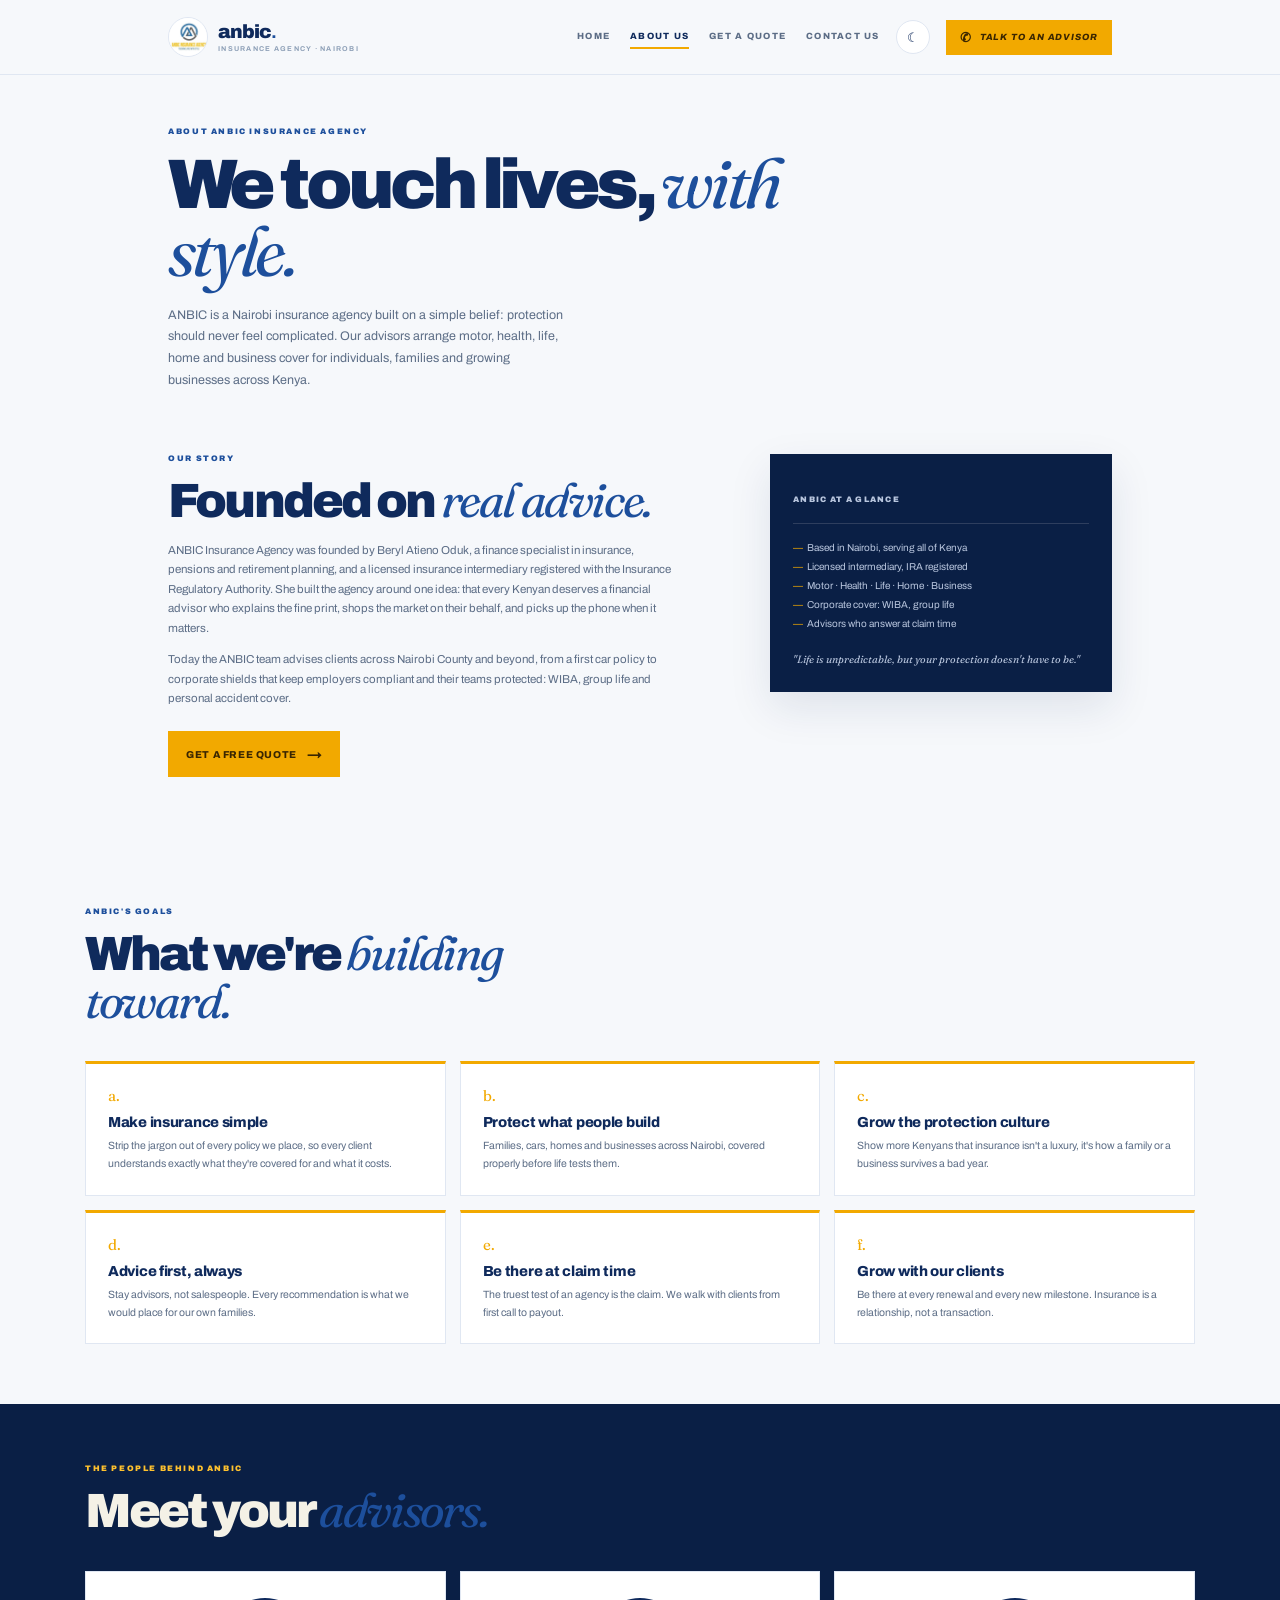
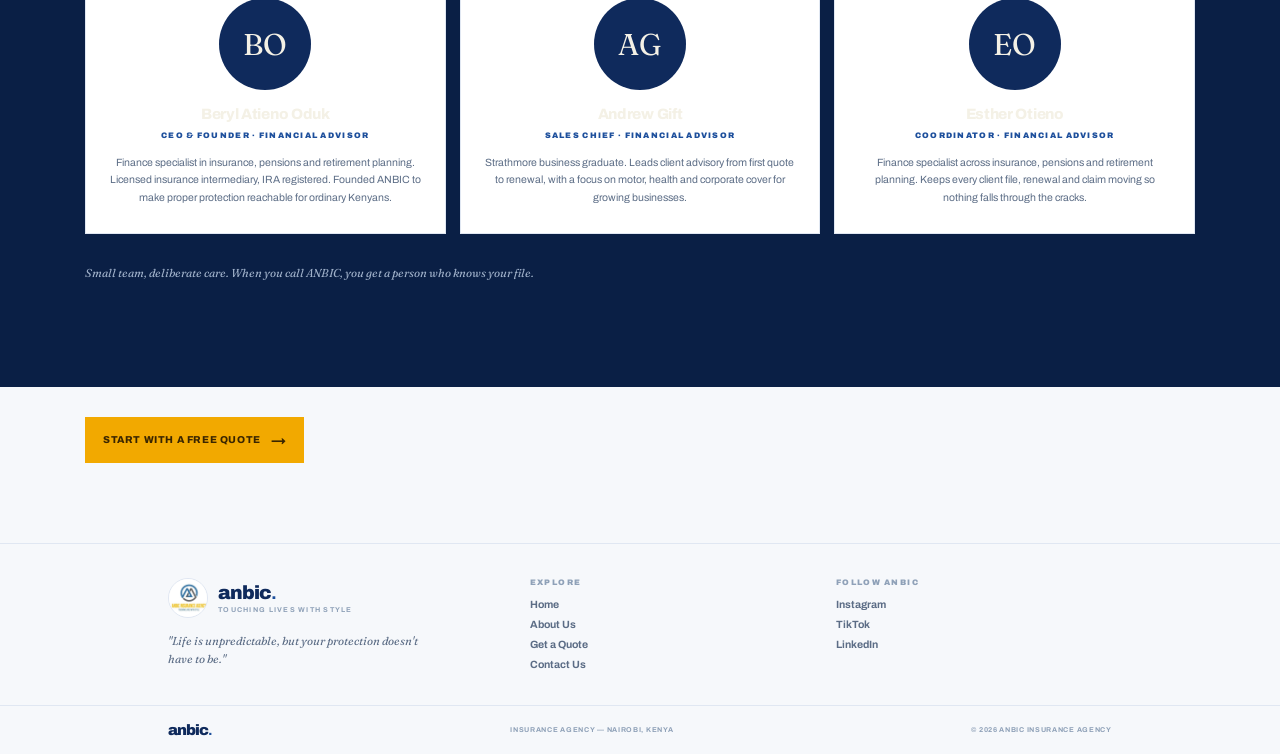
==== about.html @ 308e2026 "ANBIC Insurance Agency 4-page site: home, about, quote, contact" ====
<!DOCTYPE html>
<html lang="en" data-theme="light">
<head>
<meta charset="utf-8">
<meta name="viewport" content="width=device-width, initial-scale=1">
<title>About ANBIC Insurance Agency | Our story, goals and team</title>
<meta name="description" content="ANBIC Insurance Agency, Nairobi. Founded by Beryl Atieno Oduk. Meet our financial advisors and see what we're building toward.">
<link rel="icon" href="assets/favicon.png">
<link rel="preconnect" href="https://fonts.googleapis.com">
<link rel="preconnect" href="https://fonts.gstatic.com" crossorigin>
<link href="https://fonts.googleapis.com/css2?family=Archivo:wght@400;600;700;800;900&family=Fraunces:ital,opsz,wght@0,9..144,500;1,9..144,400&display=swap" rel="stylesheet">
<link rel="stylesheet" href="styles.css">
</head>
<body>
<header class="site-header">
  <div class="header-inner">
    <a class="brand" href="index.html">
      <span class="brand-mark"><img src="assets/logo.png" alt="ANBIC Insurance Agency logo"></span>
      <span class="brand-text">anbic<b>.</b><small>INSURANCE AGENCY · NAIROBI</small></span>
    </a>
    <div class="header-right">
      <nav class="nav">
        <a href="index.html">HOME</a>
        <a href="about.html" class="active">ABOUT US</a>
        <a href="quote.html">GET A QUOTE</a>
        <a href="contact.html">CONTACT US</a>
      </nav>
      <button class="theme-toggle" id="themeToggle" aria-label="Switch theme">☾</button>
      <a class="call-btn" href="contact.html"><span>✆</span> <em>TALK TO AN ADVISOR</em></a>
    </div>
  </div>
</header>

<section class="page-head">
  <p class="eyebrow">ABOUT ANBIC INSURANCE AGENCY</p>
  <h1>We touch lives, <em>with style.</em></h1>
  <p class="page-intro">ANBIC is a Nairobi insurance agency built on a simple belief: protection should never feel complicated. Our advisors arrange motor, health, life, home and business cover for individuals, families and growing businesses across Kenya.</p>
</section>

<div class="page-body">
  <section class="cta-grid">
    <div>
      <p class="section-eyebrow">OUR STORY</p>
      <h2 class="section-title">Founded on <em>real advice.</em></h2>
      <p class="panel-body" style="max-width:520px;margin-top:16px">ANBIC Insurance Agency was founded by Beryl Atieno Oduk, a finance specialist in insurance, pensions and retirement planning, and a licensed insurance intermediary registered with the Insurance Regulatory Authority. She built the agency around one idea: that every Kenyan deserves a financial advisor who explains the fine print, shops the market on their behalf, and picks up the phone when it matters.</p>
      <p class="panel-body" style="max-width:520px;margin-top:12px">Today the ANBIC team advises clients across Nairobi County and beyond, from a first car policy to corporate shields that keep employers compliant and their teams protected: WIBA, group life and personal accident cover.</p>
      <p style="margin-top:22px"><a class="btn btn-yellow" href="quote.html">GET A FREE QUOTE <span>→</span></a></p>
    </div>
    <aside class="side">
      <p class="lbl">ANBIC AT A GLANCE</p>
      <div class="side-block">
        <ul>
          <li>Based in Nairobi, serving all of Kenya</li>
          <li>Licensed intermediary, IRA registered</li>
          <li>Motor · Health · Life · Home · Business</li>
          <li>Corporate cover: WIBA, group life</li>
          <li>Advisors who answer at claim time</li>
        </ul>
      </div>
      <p class="ticket-note" style="margin-top:18px">"Life is unpredictable, but your protection doesn't have to be."</p>
    </aside>
  </section>
</div>

<section class="section">
  <div class="section-inner">
    <p class="section-eyebrow">ANBIC'S GOALS</p>
    <h2 class="section-title">What we're <em>building toward.</em></h2>
    <div class="goals-grid">
      <div class="goal"><span class="num">a.</span><h3>Make insurance simple</h3><p>Strip the jargon out of every policy we place, so every client understands exactly what they're covered for and what it costs.</p></div>
      <div class="goal"><span class="num">b.</span><h3>Protect what people build</h3><p>Families, cars, homes and businesses across Nairobi, covered properly before life tests them.</p></div>
      <div class="goal"><span class="num">c.</span><h3>Grow the protection culture</h3><p>Show more Kenyans that insurance isn't a luxury, it's how a family or a business survives a bad year.</p></div>
      <div class="goal"><span class="num">d.</span><h3>Advice first, always</h3><p>Stay advisors, not salespeople. Every recommendation is what we would place for our own families.</p></div>
      <div class="goal"><span class="num">e.</span><h3>Be there at claim time</h3><p>The truest test of an agency is the claim. We walk with clients from first call to payout.</p></div>
      <div class="goal"><span class="num">f.</span><h3>Grow with our clients</h3><p>Be there at every renewal and every new milestone. Insurance is a relationship, not a transaction.</p></div>
    </div>
  </div>
</section>

<section class="proof">
  <div class="section">
    <div class="section-inner">
      <p class="section-eyebrow">THE PEOPLE BEHIND ANBIC</p>
      <h2 class="section-title">Meet your <em>advisors.</em></h2>
      <div class="team-grid">
        <div class="person">
          <div class="avatar">BO</div>
          <h3>Beryl Atieno Oduk</h3>
          <p class="role">CEO &amp; FOUNDER · FINANCIAL ADVISOR</p>
          <p>Finance specialist in insurance, pensions and retirement planning. Licensed insurance intermediary, IRA registered. Founded ANBIC to make proper protection reachable for ordinary Kenyans.</p>
        </div>
        <div class="person">
          <div class="avatar">AG</div>
          <h3>Andrew Gift</h3>
          <p class="role">SALES CHIEF · FINANCIAL ADVISOR</p>
          <p>Strathmore business graduate. Leads client advisory from first quote to renewal, with a focus on motor, health and corporate cover for growing businesses.</p>
        </div>
        <div class="person">
          <div class="avatar">EO</div>
          <h3>Esther Otieno</h3>
          <p class="role">COORDINATOR · FINANCIAL ADVISOR</p>
          <p>Finance specialist across insurance, pensions and retirement planning. Keeps every client file, renewal and claim moving so nothing falls through the cracks.</p>
        </div>
      </div>
      <p class="proof-foot" style="margin-top:30px">Small team, deliberate care. When you call ANBIC, you get a person who knows your file.</p>
    </div>
  </div>
  <div style="height:44px"></div>
</section>

<section class="section" style="padding-top:20px">
  <div class="section-inner">
    <p style="margin-top:10px"><a class="btn btn-yellow" href="quote.html">START WITH A FREE QUOTE <span>→</span></a></p>
  </div>
</section>

<footer class="site-footer">
  <div class="footer-inner">
    <div>
      <div class="footer-brand">
        <span class="brand-mark"><img src="assets/logo.png" alt="ANBIC logo"></span>
        <span class="brand-text">anbic<b>.</b><small>TOUCHING LIVES WITH STYLE</small></span>
      </div>
      <p class="footer-tag">"Life is unpredictable, but your protection doesn't have to be."</p>
    </div>
    <div class="footer-col">
      <h4>EXPLORE</h4>
      <a href="index.html">Home</a>
      <a href="about.html">About Us</a>
      <a href="quote.html">Get a Quote</a>
      <a href="contact.html">Contact Us</a>
    </div>
    <div class="footer-col">
      <h4>FOLLOW ANBIC</h4>
      <a href="https://www.instagram.com/anbicinsuranceagency/" target="_blank" rel="noopener">Instagram</a>
      <a href="https://www.tiktok.com/@www.anbicinsurenceagency" target="_blank" rel="noopener">TikTok</a>
      <a href="https://ke.linkedin.com/in/anbic-insurance-agency-831570403" target="_blank" rel="noopener">LinkedIn</a>
    </div>
  </div>
  <div class="footer-base">
    <div class="footer-base-inner">
      <a class="fbrand" href="index.html">anbic<b>.</b></a>
      <span>INSURANCE AGENCY — NAIROBI, KENYA</span>
      <span>© 2026 ANBIC INSURANCE AGENCY</span>
    </div>
  </div>
</footer>

<script>
(function(){
  var t = localStorage.getItem('anbic-theme') || 'light';
  document.documentElement.setAttribute('data-theme', t);
  document.getElementById('themeToggle').addEventListener('click', function(){
    var cur = document.documentElement.getAttribute('data-theme') === 'dark' ? 'light' : 'dark';
    document.documentElement.setAttribute('data-theme', cur);
    localStorage.setItem('anbic-theme', cur);
  });
})();
</script>
</body>
</html>
---- styles.css ----
/* ANBIC Insurance Agency — shared styles, light + dark themes */
:root{
  --bg:#f6f8fb; --panel:#ffffff; --soft:#eef3fa;
  --ink:#0f2a5c; --ink-strong:#0a1f45; --muted:#5c6d86; --faint:#8fa1b8;
  --line:#e0e7f2; --line2:#edf1f7;
  --blue:#1d4f9c; --blue-deep:#0f2a5c; --navy:#0a1f45;
  --yellow:#f2a900; --yellow-bright:#ffc22e; --yellow-ink:#3a2600;
  --cream:#f4f1e6;
  --sans:'Archivo',Arial,Helvetica,sans-serif; --serif:'Fraunces',Georgia,serif;
  --shadow:0 16px 40px rgba(15,42,92,.10);
}
[data-theme="dark"]{
  --bg:#0a1730; --panel:#10254a; --soft:#0d1f3f;
  --ink:#f4f1e6; --ink-strong:#ffffff; --muted:#9fb0c9; --faint:#6d80a0;
  --line:#1d355f; --line2:#16294f;
  --blue:#7aa5f0; --blue-deep:#dbe7fb; --navy:#f4f1e6;
  --shadow:0 16px 40px rgba(0,0,0,.35);
}
*{margin:0;padding:0;box-sizing:border-box}
html{scroll-behavior:smooth}
body{background:var(--bg);color:var(--ink);font-family:var(--sans);-webkit-font-smoothing:antialiased;overflow-x:hidden;transition:background .25s,color .25s}
img{display:block;max-width:100%}
a{color:inherit}
.wrap{max-width:1110px;margin:0 auto;padding:0 6.5%}

/* ---------- header ---------- */
.site-header{position:sticky;top:0;z-index:50;background:var(--bg);border-bottom:1px solid var(--line);transition:background .25s}
.header-inner{max-width:1110px;margin:0 auto;padding:0 6.5%;height:74px;display:flex;justify-content:space-between;align-items:center;gap:14px}
.brand{display:flex;align-items:center;gap:10px;text-decoration:none}
.brand-mark{width:40px;height:40px;border-radius:50%;overflow:hidden;border:1px solid var(--line);flex:none}
.brand-mark img{width:100%;height:100%;object-fit:cover;background:#fff}
.brand-text{font-size:19px;font-weight:900;letter-spacing:-1px;line-height:1}
.brand-text b{color:var(--blue)}
.brand-text small{display:block;color:var(--faint);letter-spacing:.18em;font-size:7px;font-weight:700;margin-top:4px}
.header-right{display:flex;align-items:center;gap:16px}
.nav{display:flex;gap:20px}
.nav a{font-size:9px;font-weight:800;letter-spacing:.14em;text-decoration:none;color:var(--muted);padding:6px 0;border-bottom:2px solid transparent;transition:color .2s,border-color .2s}
.nav a:hover{color:var(--ink)}
.nav a.active{color:var(--ink);border-bottom-color:var(--yellow)}
.theme-toggle{width:34px;height:34px;border-radius:50%;border:1px solid var(--line);background:var(--panel);color:var(--ink);cursor:pointer;display:grid;place-items:center;font-size:13px;transition:background .25s}
.theme-toggle:hover{border-color:var(--muted)}
.call-btn{display:inline-flex;align-items:center;gap:8px;background:var(--yellow);color:var(--yellow-ink);text-decoration:none;font-size:9px;font-weight:800;letter-spacing:.1em;padding:10px 14px;transition:filter .2s}
.call-btn:hover{filter:brightness(1.08)}
.call-btn span{font-size:13px}
@media(max-width:760px){
  .header-inner{height:auto;flex-wrap:wrap;padding-top:12px;padding-bottom:0;row-gap:10px}
  .nav{width:100%;justify-content:space-between;gap:6px;padding-bottom:10px}
  .call-btn em{display:none}
}

/* ---------- hero (home) ---------- */
.hero{max-width:1110px;margin:0 auto;padding:44px 6.5% 64px;display:grid;grid-template-columns:minmax(0,1.2fr) minmax(300px,.8fr);gap:clamp(30px,7vw,100px);min-height:calc(100vh - 110px);align-content:center}
.eyebrow{color:var(--blue);letter-spacing:.2em;font-size:8px;font-weight:900;margin-bottom:15px}
.hero h1,.page-head h1{font-size:clamp(44px,5.6vw,70px);font-weight:900;line-height:.94;letter-spacing:-.07em}
.hero h1 em,.page-head h1 em,.section-title em{color:var(--blue);font-family:var(--serif);font-weight:400;letter-spacing:-.05em}
[data-theme="dark"] .hero h1 em,[data-theme="dark"] .page-head h1 em,[data-theme="dark"] .section-title em{color:var(--yellow-bright)}
.hero-intro,.page-intro{color:var(--muted);max-width:400px;margin:18px 0 28px;font-size:12.5px;line-height:1.75}
.hero-cta{display:flex;align-items:center;gap:14px;flex-wrap:wrap}
.btn{display:inline-flex;align-items:center;justify-content:center;gap:10px;border:0;cursor:pointer;text-decoration:none;font-family:var(--sans);font-size:10px;font-weight:800;letter-spacing:.06em;transition:filter .2s,border-color .2s}
.btn-yellow{background:var(--yellow);color:var(--yellow-ink);padding:15px 18px}
.btn-yellow:hover{filter:brightness(1.08)}
.btn-yellow span{font-size:15px}
.btn-blue{background:var(--blue-deep);color:var(--cream);padding:14px 16px}
[data-theme="dark"] .btn-blue{background:var(--blue);color:#0a1730}
.btn-blue:hover{filter:brightness(1.1)}
.btn-ghost{background:none;border:1px solid var(--line);color:var(--ink);padding:13px 15px}
.btn-ghost:hover{border-color:var(--muted)}
.steps{display:flex;align-items:center;gap:12px;margin-top:34px;flex-wrap:wrap}
.step{display:flex;align-items:center;gap:7px;color:var(--faint);font-size:9px;font-weight:800}
.step i{width:23px;height:23px;border:1px solid var(--line);border-radius:50%;display:grid;place-items:center;font-size:8px;font-style:normal}
.step.current{color:var(--ink)}
.step.current i{background:var(--yellow);border-color:var(--yellow);color:var(--yellow-ink)}
.step-line{width:34px;height:1px;background:var(--line)}

/* ---------- ticket panel ---------- */
.ticket{background:var(--navy);color:var(--cream);padding:23px;position:sticky;top:100px;box-shadow:var(--shadow)}
[data-theme="dark"] .ticket{background:var(--panel);border:1px solid var(--line)}
.ticket-top{display:flex;justify-content:space-between;align-items:center;color:#b9c6de;letter-spacing:.16em;font-size:8px;font-weight:900}
[data-theme="dark"] .ticket-top{color:var(--muted)}
.ticket-top strong{color:var(--cream);font-size:10px}
[data-theme="dark"] .ticket-top strong{color:var(--ink)}
.ticket-art{background:var(--yellow);color:var(--yellow-ink);min-height:172px;margin:19px 0 15px;padding:19px;display:flex;flex-direction:column;justify-content:flex-end;position:relative;overflow:hidden}
.ticket-art:before,.ticket-art:after{content:"";position:absolute;top:-145px;right:-90px;width:260px;height:260px;border:1px solid #0f2a5c;border-radius:50%;opacity:.3;box-shadow:0 0 0 11px rgba(15,42,92,.08)}
.ticket-art:after{width:175px;height:175px;top:-107px;right:-48px}
.ticket-cat{z-index:1;position:relative;letter-spacing:.16em;font-size:7px;font-weight:900}
.ticket-art h2{z-index:1;position:relative;max-width:230px;font-size:25px;font-weight:900;line-height:.96;letter-spacing:-.06em;margin-top:9px}
.ticket-art h2 em{font-family:var(--serif);font-weight:400;font-style:italic}
.ticket-stamp{position:absolute;top:18px;right:18px;width:48px;height:48px;border:1px solid #0f2a5c;border-radius:50%;display:grid;place-content:center;text-align:center;font-size:7.5px;font-weight:900;line-height:.95;transform:rotate(9deg)}
.ticket-row{display:flex;justify-content:space-between;align-items:center;gap:12px;color:#b9c6de;border-bottom:1px solid rgba(244,241,230,.15);padding:11px 0;font-size:9px;font-weight:700}
[data-theme="dark"] .ticket-row{color:var(--muted);border-color:var(--line)}
.ticket-row strong{color:var(--cream)}
[data-theme="dark"] .ticket-row strong{color:var(--ink)}
.ticket-note{color:#9fb0c9;font-family:var(--serif);font-style:italic;font-size:11px;line-height:1.5;margin-top:14px}
[data-theme="dark"] .ticket-note{color:var(--faint)}

/* ---------- sections ---------- */
.section{padding:60px 6.5%}
.section-inner{max-width:1110px;margin:0 auto}
.section-eyebrow{color:var(--blue);letter-spacing:.2em;font-size:8px;font-weight:900;margin-bottom:14px}
[data-theme="dark"] .section-eyebrow{color:var(--yellow-bright)}
.section-title{font-size:clamp(30px,4.2vw,48px);font-weight:900;letter-spacing:-.06em;line-height:.97;max-width:16ch}
.services-grid{display:grid;grid-template-columns:repeat(2,1fr);gap:14px;margin-top:36px}
.panel{background:var(--panel);border:1px solid var(--line);padding:24px;transition:background .25s,border-color .25s}
.panel-head{display:flex;align-items:flex-start;gap:12px}
.panel-num{color:var(--yellow);font-family:var(--serif);font-size:18px}
.panel-head h3{font-size:17px;font-weight:800;letter-spacing:-.04em;margin-bottom:5px}
.panel-head p{color:var(--faint);font-size:9px;letter-spacing:.08em;font-weight:700}
.panel-body{color:var(--muted);font-size:11.5px;line-height:1.7;margin-top:14px}
.panel-tags{display:flex;flex-wrap:wrap;gap:7px;margin-top:16px}
.tag{border:1px solid var(--line2);background:var(--soft);padding:5px 9px;font-size:7.5px;font-weight:800;letter-spacing:.12em;color:var(--muted)}
.panel .btn{margin-top:18px}

/* ---------- proof band ---------- */
.proof{background:var(--navy);color:var(--cream)}
[data-theme="dark"] .proof{background:var(--soft);border-top:1px solid var(--line);border-bottom:1px solid var(--line);color:var(--ink)}
.proof .section-eyebrow{color:var(--yellow-bright)}
.proof-grid{display:grid;grid-template-columns:repeat(3,1fr);gap:32px;margin-top:36px}
.proof-item{border-top:1px solid rgba(244,241,230,.16);padding-top:15px}
[data-theme="dark"] .proof-item{border-color:var(--line)}
.proof-item .num{color:var(--yellow-bright);font-family:var(--serif);font-size:15px}
.proof-item h3{font-size:15px;font-weight:800;letter-spacing:-.02em;margin:8px 0 7px}
.proof-item p{color:#b9c6de;font-size:10.5px;line-height:1.7}
[data-theme="dark"] .proof-item p{color:var(--muted)}
.proof-foot{color:#9fb0c9;font-family:var(--serif);font-style:italic;font-size:11.5px;max-width:560px;margin-top:32px;line-height:1.6}
[data-theme="dark"] .proof-foot{color:var(--faint)}

/* ---------- goals ---------- */
.goals-grid{display:grid;grid-template-columns:repeat(3,1fr);gap:14px;margin-top:36px}
.goal{background:var(--panel);border:1px solid var(--line);padding:22px;border-top:3px solid var(--yellow);transition:background .25s,border-color .25s}
.goal .num{color:var(--yellow);font-family:var(--serif);font-size:15px}
.goal h3{font-size:14.5px;font-weight:800;margin:9px 0 7px;letter-spacing:-.02em}
.goal p{color:var(--muted);font-size:10.5px;line-height:1.7}

/* ---------- team ---------- */
.team-grid{display:grid;grid-template-columns:repeat(3,1fr);gap:14px;margin-top:36px}
.person{background:var(--panel);border:1px solid var(--line);padding:26px 22px;text-align:center;transition:background .25s,border-color .25s}
.avatar{width:92px;height:92px;border-radius:50%;margin:0 auto 16px;display:grid;place-items:center;font-family:var(--serif);font-size:30px;background:var(--blue-deep);color:var(--cream);position:relative}
[data-theme="dark"] .avatar{background:var(--blue);color:#0a1730}
.avatar img{width:100%;height:100%;object-fit:cover;border-radius:50%}
.person h3{font-size:15px;font-weight:800;letter-spacing:-.02em}
.person .role{color:var(--blue);font-size:8px;font-weight:900;letter-spacing:.16em;margin:7px 0 11px}
[data-theme="dark"] .person .role{color:var(--yellow-bright)}
.person p{color:var(--muted);font-size:10.5px;line-height:1.7}

/* ---------- forms ---------- */
.form-panel{background:var(--panel);border:1px solid var(--line);padding:24px;margin-top:34px;transition:background .25s,border-color .25s}
.form-grid{display:grid;grid-template-columns:1fr 1fr;gap:16px}
.field{display:grid;gap:6px}
.field.full{grid-column:1/-1}
.field label{color:var(--faint);font-size:7px;font-weight:900;letter-spacing:.15em}
.field input,.field select,.field textarea{border:1px solid var(--line);background:var(--bg);color:var(--ink);padding:12px;font-family:var(--sans);font-size:12px;border-radius:0;appearance:none;width:100%}
.field select{background-image:url("data:image/svg+xml,%3Csvg xmlns='http://www.w3.org/2000/svg' width='10' height='6'%3E%3Cpath d='M1 1l4 4 4-4' stroke='%23888' fill='none'/%3E%3C/svg%3E");background-repeat:no-repeat;background-position:right 12px center}
.field textarea{resize:vertical;min-height:80px}
.field input:focus,.field select:focus,.field textarea:focus{outline:2px solid var(--yellow);outline-offset:-1px}
.form-note{display:flex;align-items:flex-start;gap:10px;background:var(--soft);padding:12px;margin-top:14px}
.form-note span{color:var(--yellow);font-size:15px;line-height:1}
.form-note p{color:var(--muted);font-size:8.5px;line-height:1.55;font-weight:600}
.submit-btn{background:var(--yellow);color:var(--yellow-ink);width:100%;margin-top:14px;padding:15px;display:flex;justify-content:space-between;align-items:center;font-size:10px;font-weight:800;border:0;cursor:pointer;transition:filter .2s}
.submit-btn:hover{filter:brightness(1.08)}
.submit-btn span{font-size:15px}
.micro-note{text-align:center;color:var(--faint);margin:9px 0 0;font-size:7px;letter-spacing:.1em;font-weight:700}
.fillin{background:#ffe9a8;color:#5b4400;padding:1px 5px;font-weight:800;font-size:9px}

/* ---------- side panels ---------- */
.side{background:var(--navy);color:var(--cream);padding:23px;position:sticky;top:100px;box-shadow:var(--shadow)}
[data-theme="dark"] .side{background:var(--panel);border:1px solid var(--line);color:var(--ink)}
.side .lbl{letter-spacing:.16em;font-size:8px;font-weight:900;color:#b9c6de}
[data-theme="dark"] .side .lbl{color:var(--muted)}
.side a.big{display:flex;justify-content:space-between;align-items:center;margin-top:14px;background:var(--yellow);color:var(--yellow-ink);text-decoration:none;padding:15px;font-size:11px;font-weight:800;letter-spacing:.04em}
.side a.big:hover{filter:brightness(1.08)}
.side a.big span{font-size:16px}
.side p{color:#b9c6de;font-size:10.5px;line-height:1.7;margin-top:16px}
[data-theme="dark"] .side p{color:var(--muted)}
.side-block{border-top:1px solid rgba(244,241,230,.15);margin-top:16px;padding-top:14px}
[data-theme="dark"] .side-block{border-color:var(--line)}
.side-block h4{font-size:10px;font-weight:800;letter-spacing:.1em;margin-bottom:8px}
.side-block ul{list-style:none}
.side-block li{color:#b9c6de;font-size:10px;line-height:1.9;padding-left:14px;position:relative}
[data-theme="dark"] .side-block li{color:var(--muted)}
.side-block li:before{content:"—";position:absolute;left:0;color:var(--yellow)}

/* ---------- contact cards ---------- */
.contact-grid{display:grid;grid-template-columns:repeat(2,1fr);gap:14px;margin-top:36px}
.contact-card{background:var(--panel);border:1px solid var(--line);padding:22px;transition:background .25s,border-color .25s}
.contact-card .ico{width:38px;height:38px;border-radius:50%;background:var(--yellow);color:var(--yellow-ink);display:grid;place-items:center;font-size:16px;margin-bottom:14px}
.contact-card h3{font-size:13px;font-weight:800;letter-spacing:.02em;margin-bottom:6px}
.contact-card p{color:var(--muted);font-size:11px;line-height:1.7}
.contact-card a{color:var(--blue);text-decoration:none;font-weight:800;font-size:11px}
[data-theme="dark"] .contact-card a{color:var(--yellow-bright)}
.contact-card a:hover{text-decoration:underline}
.socials{display:flex;gap:10px;margin-top:26px;flex-wrap:wrap}
.socials a{border:1px solid var(--line);background:var(--panel);color:var(--ink);text-decoration:none;font-size:8.5px;font-weight:800;letter-spacing:.12em;padding:9px 13px;transition:border-color .2s}
.socials a:hover{border-color:var(--yellow)}

/* ---------- page head (subpages) ---------- */
.page-head{padding:52px 6.5% 34px;max-width:1110px;margin:0 auto}
.page-head h1{max-width:13ch}
.cta-grid{display:grid;grid-template-columns:minmax(0,1.2fr) minmax(300px,.8fr);gap:clamp(30px,7vw,100px);align-items:start}
.page-body{padding:0 6.5% 70px;max-width:1110px;margin:0 auto}
.page-body .section-title{margin-top:8px}

/* ---------- footer ---------- */
.site-footer{border-top:1px solid var(--line);margin-top:20px}
.footer-inner{max-width:1110px;margin:0 auto;padding:34px 6.5% 26px;display:grid;grid-template-columns:minmax(200px,1.2fr) 1fr 1fr;gap:30px}
.footer-brand{display:flex;align-items:center;gap:10px;margin-bottom:14px}
.footer-brand .brand-text small{color:var(--faint)}
.footer-tag{color:var(--muted);font-family:var(--serif);font-style:italic;font-size:11.5px;line-height:1.6;max-width:260px}
.footer-col h4{font-size:8px;font-weight:900;letter-spacing:.18em;color:var(--faint);margin-bottom:12px}
.footer-col a{display:block;color:var(--muted);text-decoration:none;font-size:10.5px;font-weight:700;margin-bottom:9px}
.footer-col a:hover{color:var(--ink)}
.footer-base{border-top:1px solid var(--line)}
.footer-base-inner{max-width:1110px;margin:0 auto;padding:16px 6.5%;display:flex;justify-content:space-between;align-items:center;gap:10px;flex-wrap:wrap;color:var(--faint);letter-spacing:.1em;font-size:7px;font-weight:700}
.footer-base-inner .fbrand{color:var(--ink);font-size:15px;font-weight:900;letter-spacing:-1px;text-decoration:none}
.footer-base-inner .fbrand b{color:var(--blue)}

/* ---------- responsive ---------- */
@media(max-width:900px){
  .hero,.cta-grid{grid-template-columns:1fr;gap:26px}
  .ticket,.side{position:static}
  .hero{min-height:0}
  .services-grid,.goals-grid,.team-grid,.contact-grid{grid-template-columns:1fr}
  .proof-grid{grid-template-columns:1fr;gap:22px}
  .footer-inner{grid-template-columns:1fr}
  .steps{display:none}
}
@media(max-width:600px){
  .form-grid{grid-template-columns:1fr}
  .hero h1,.page-head h1{font-size:44px}
  .section{padding:46px 5%}
}
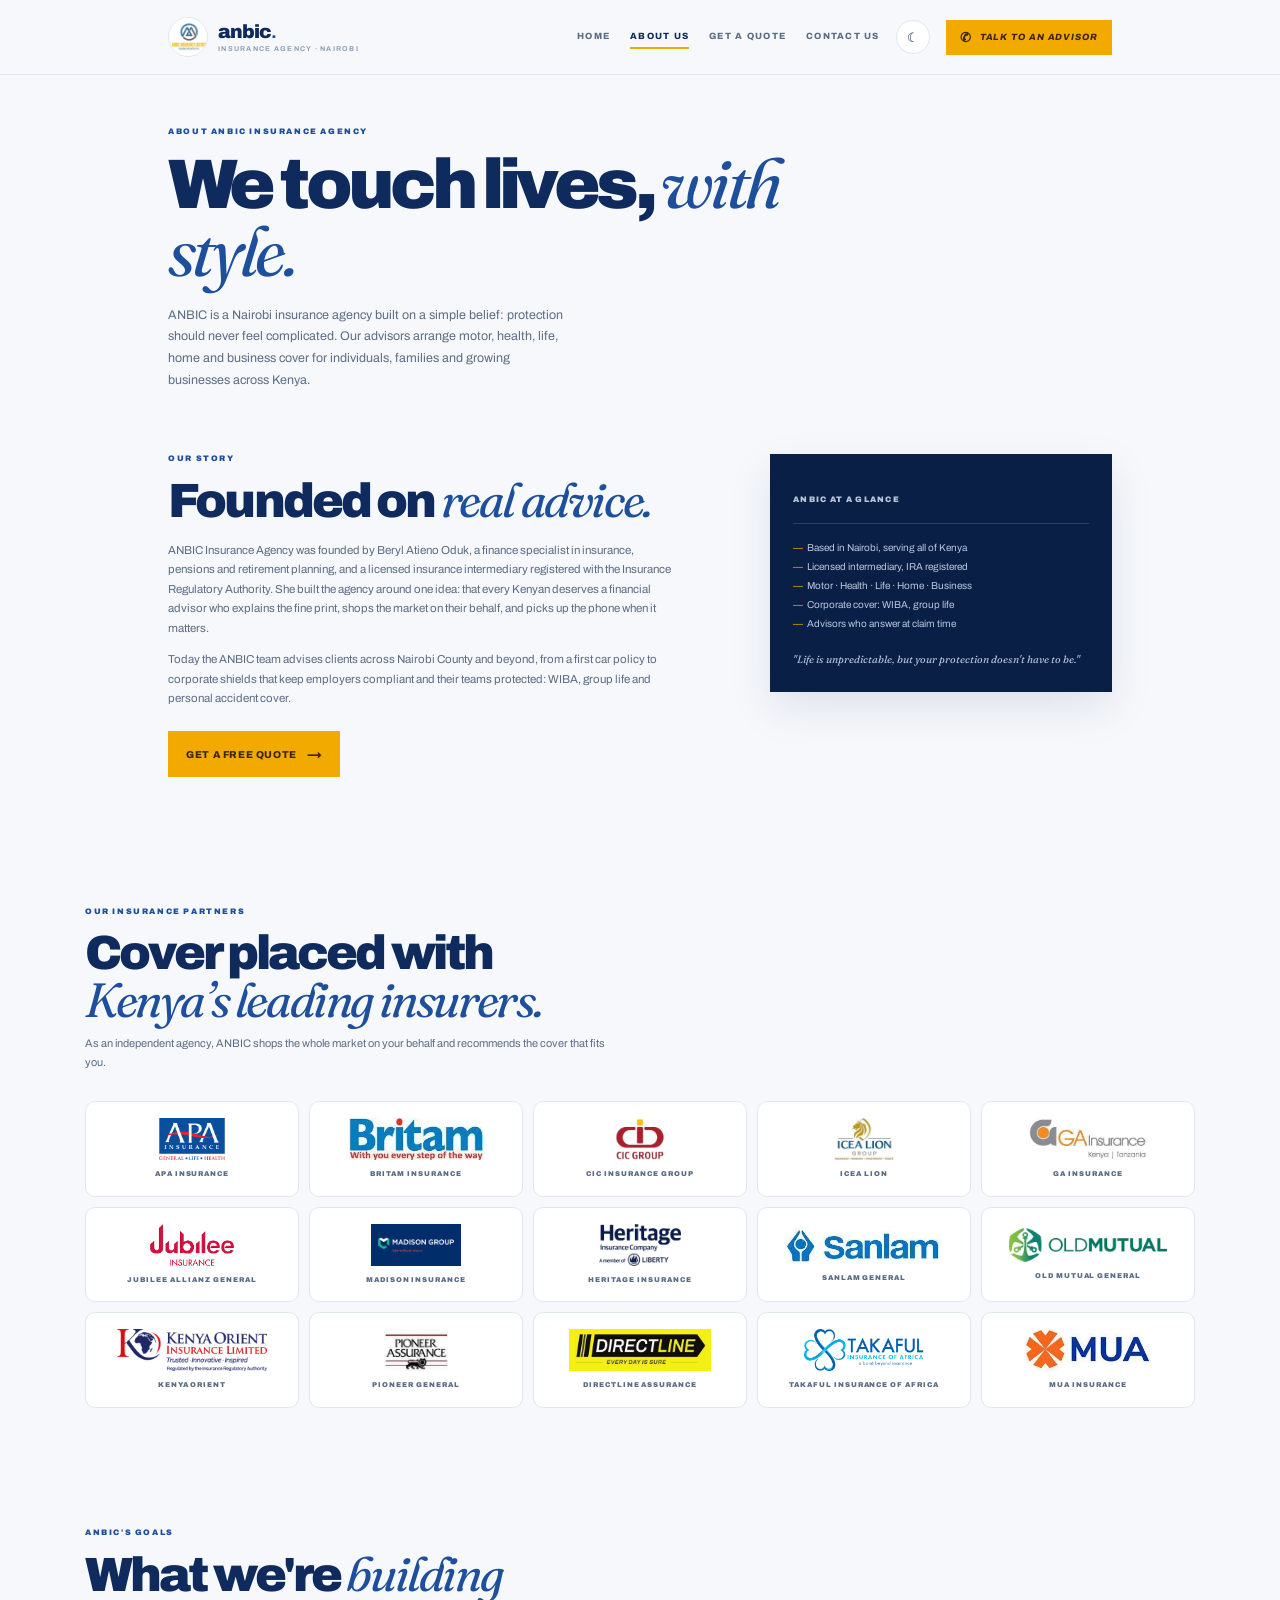
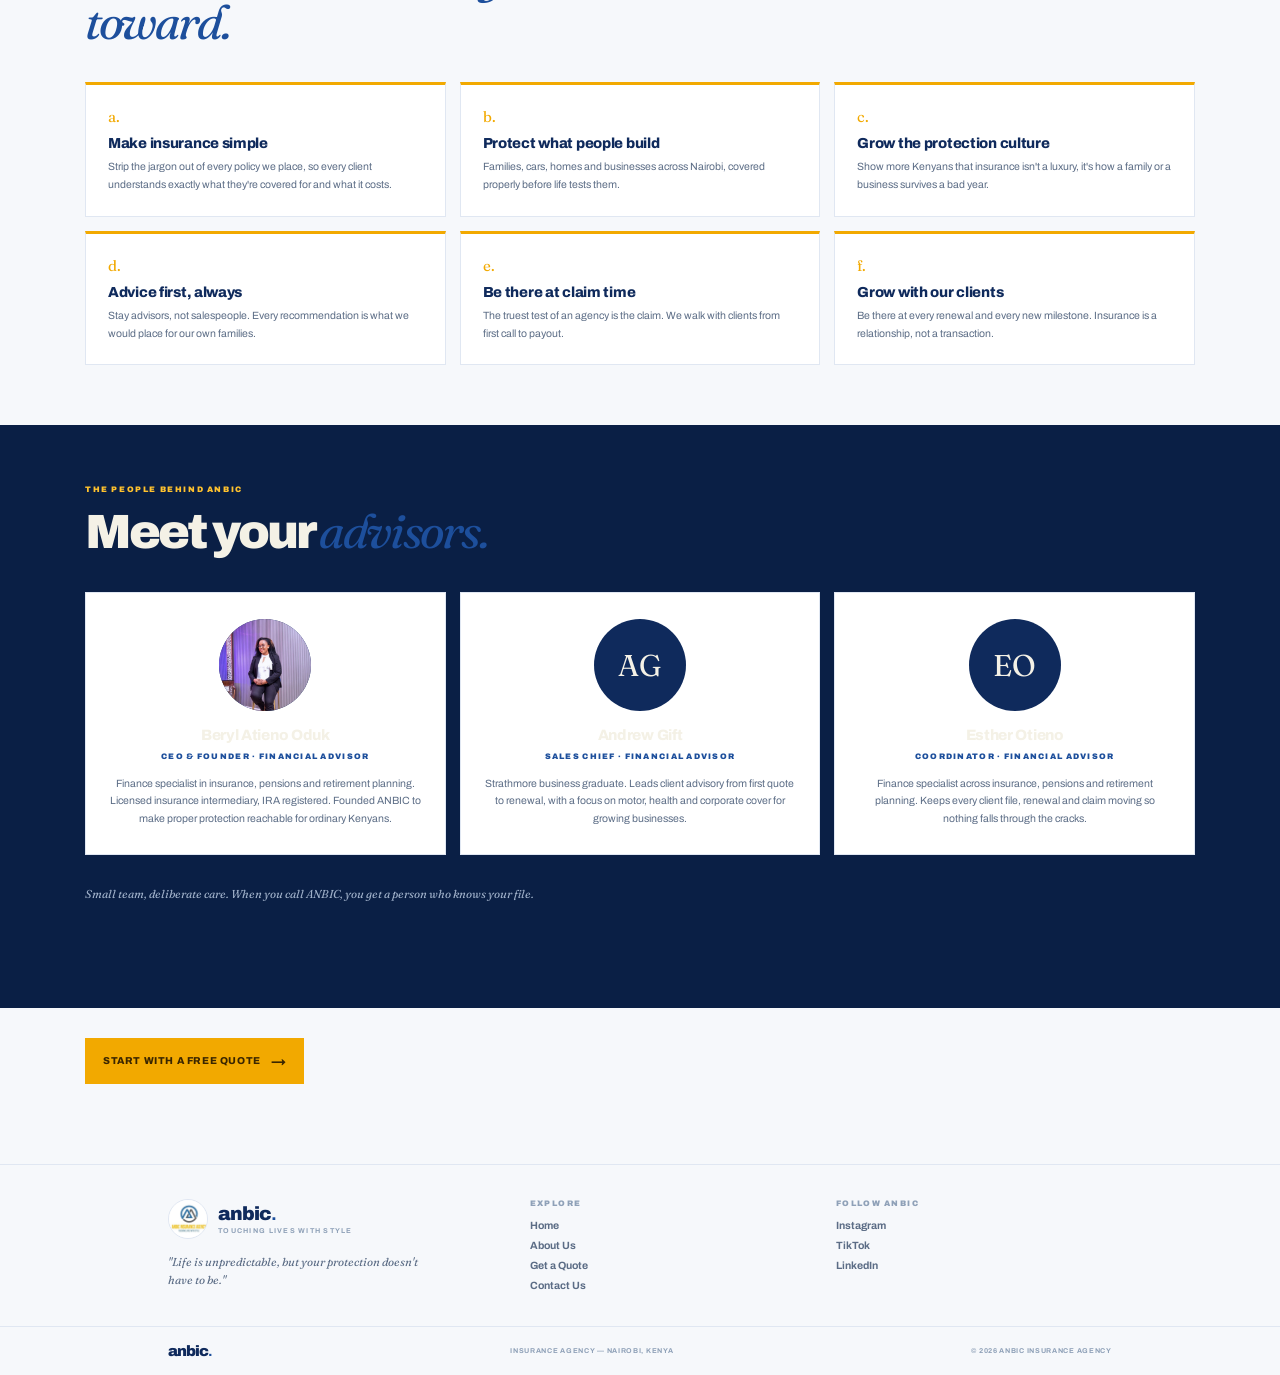
==== commit 5ceebebf: "Add insurance partners section (15 Kenyan insurers with logos) and Beryl's CEO portrait" ====
--- a/about.html
+++ b/about.html
@@ -64,6 +64,33 @@
 
 <section class="section">
   <div class="section-inner">
+    <div class="partners">
+      <p class="section-eyebrow">OUR INSURANCE PARTNERS</p>
+      <h2 class="section-title">Cover placed with <em>Kenya&rsquo;s leading insurers.</em></h2>
+      <p class="partners-note">As an independent agency, ANBIC shops the whole market on your behalf and recommends the cover that fits you.</p>
+      <div class="partner-grid with-names">
+      <div class="partner-card"><img src="assets/partners/apa.png" alt="APA Insurance" loading="lazy"><span>APA Insurance</span></div>
+      <div class="partner-card"><img src="assets/partners/britam.jpg" alt="Britam Insurance" loading="lazy"><span>Britam Insurance</span></div>
+      <div class="partner-card"><img src="assets/partners/cic.jpg" alt="CIC Insurance Group" loading="lazy"><span>CIC Insurance Group</span></div>
+      <div class="partner-card"><img src="assets/partners/icea.jpg" alt="ICEA LION" loading="lazy"><span>ICEA LION</span></div>
+      <div class="partner-card"><img src="assets/partners/ga.jpg" alt="GA Insurance" loading="lazy"><span>GA Insurance</span></div>
+      <div class="partner-card"><img src="assets/partners/jubilee.png" alt="Jubilee Allianz General" loading="lazy"><span>Jubilee Allianz General</span></div>
+      <div class="partner-card"><img src="assets/partners/madison.png" alt="Madison Insurance" loading="lazy"><span>Madison Insurance</span></div>
+      <div class="partner-card"><img src="assets/partners/heritage.jpg" alt="Heritage Insurance" loading="lazy"><span>Heritage Insurance</span></div>
+      <div class="partner-card"><img src="assets/partners/sanlam.jpg" alt="Sanlam General" loading="lazy"><span>Sanlam General</span></div>
+      <div class="partner-card"><img src="assets/partners/oldmutual.jpg" alt="Old Mutual General" loading="lazy"><span>Old Mutual General</span></div>
+      <div class="partner-card"><img src="assets/partners/orient.png" alt="Kenya Orient" loading="lazy"><span>Kenya Orient</span></div>
+      <div class="partner-card"><img src="assets/partners/pioneer.jpg" alt="Pioneer General" loading="lazy"><span>Pioneer General</span></div>
+      <div class="partner-card"><img src="assets/partners/directline.jpg" alt="Directline Assurance" loading="lazy"><span>Directline Assurance</span></div>
+      <div class="partner-card"><img src="assets/partners/takaful.png" alt="Takaful Insurance of Africa" loading="lazy"><span>Takaful Insurance of Africa</span></div>
+      <div class="partner-card"><img src="assets/partners/mua.jpg" alt="MUA Insurance" loading="lazy"><span>MUA Insurance</span></div>
+      </div>
+    </div>
+  </div>
+</section>
+
+<section class="section">
+  <div class="section-inner">
     <p class="section-eyebrow">ANBIC'S GOALS</p>
     <h2 class="section-title">What we're <em>building toward.</em></h2>
     <div class="goals-grid">
@@ -84,7 +111,7 @@
       <h2 class="section-title">Meet your <em>advisors.</em></h2>
       <div class="team-grid">
         <div class="person">
-          <div class="avatar">BO</div>
+          <div class="avatar"><img src="assets/beryl_sq.jpg" alt="Beryl Atieno Oduk, CEO and Founder of ANBIC Insurance Agency"></div>
           <h3>Beryl Atieno Oduk</h3>
           <p class="role">CEO &amp; FOUNDER · FINANCIAL ADVISOR</p>
           <p>Finance specialist in insurance, pensions and retirement planning. Licensed insurance intermediary, IRA registered. Founded ANBIC to make proper protection reachable for ordinary Kenyans.</p>
--- a/styles.css
+++ b/styles.css
@@ -228,3 +228,16 @@
   .hero h1,.page-head h1{font-size:44px}
   .section{padding:46px 5%}
 }
+
+/* ---------- partners ---------- */
+.partners-note{color:var(--muted);font-size:11px;max-width:520px;margin-top:10px;line-height:1.7}
+.partner-grid{display:grid;grid-template-columns:repeat(5,1fr);gap:10px;margin-top:30px}
+.partner-card{background:#fff;border:1px solid var(--line);border-radius:10px;display:flex;flex-direction:column;align-items:center;justify-content:center;gap:9px;padding:16px 10px;min-height:82px}
+.partner-card img{max-width:82%;max-height:42px;object-fit:contain}
+.partner-card span{font-size:7px;font-weight:900;letter-spacing:.14em;color:var(--muted);text-transform:uppercase;text-align:center;line-height:1.5}
+[data-theme="dark"] .partner-card{background:#f7f9fc;border-color:rgba(255,255,255,.1)}
+@media (max-width:720px){
+  .partner-grid{grid-template-columns:repeat(3,1fr);gap:8px}
+  .partner-card{min-height:70px;padding:12px 8px}
+  .partner-card img{max-height:34px}
+}
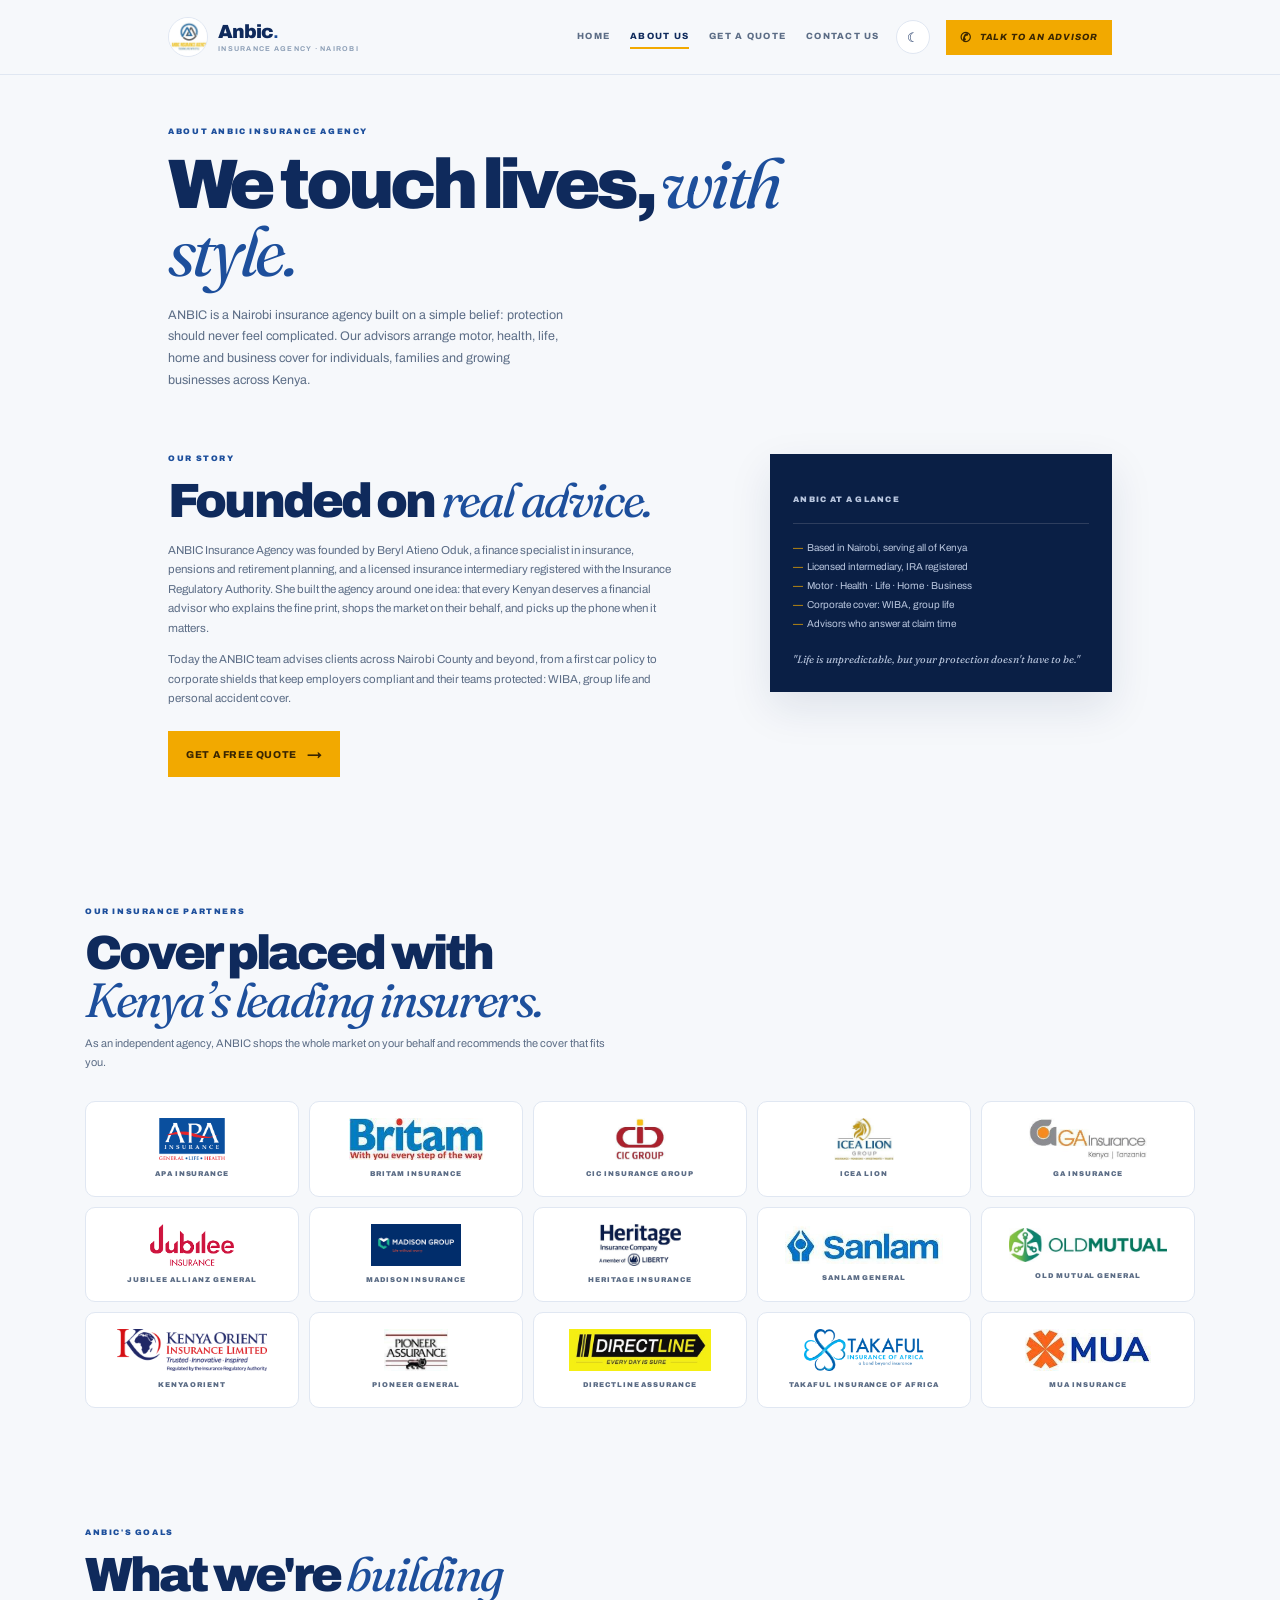
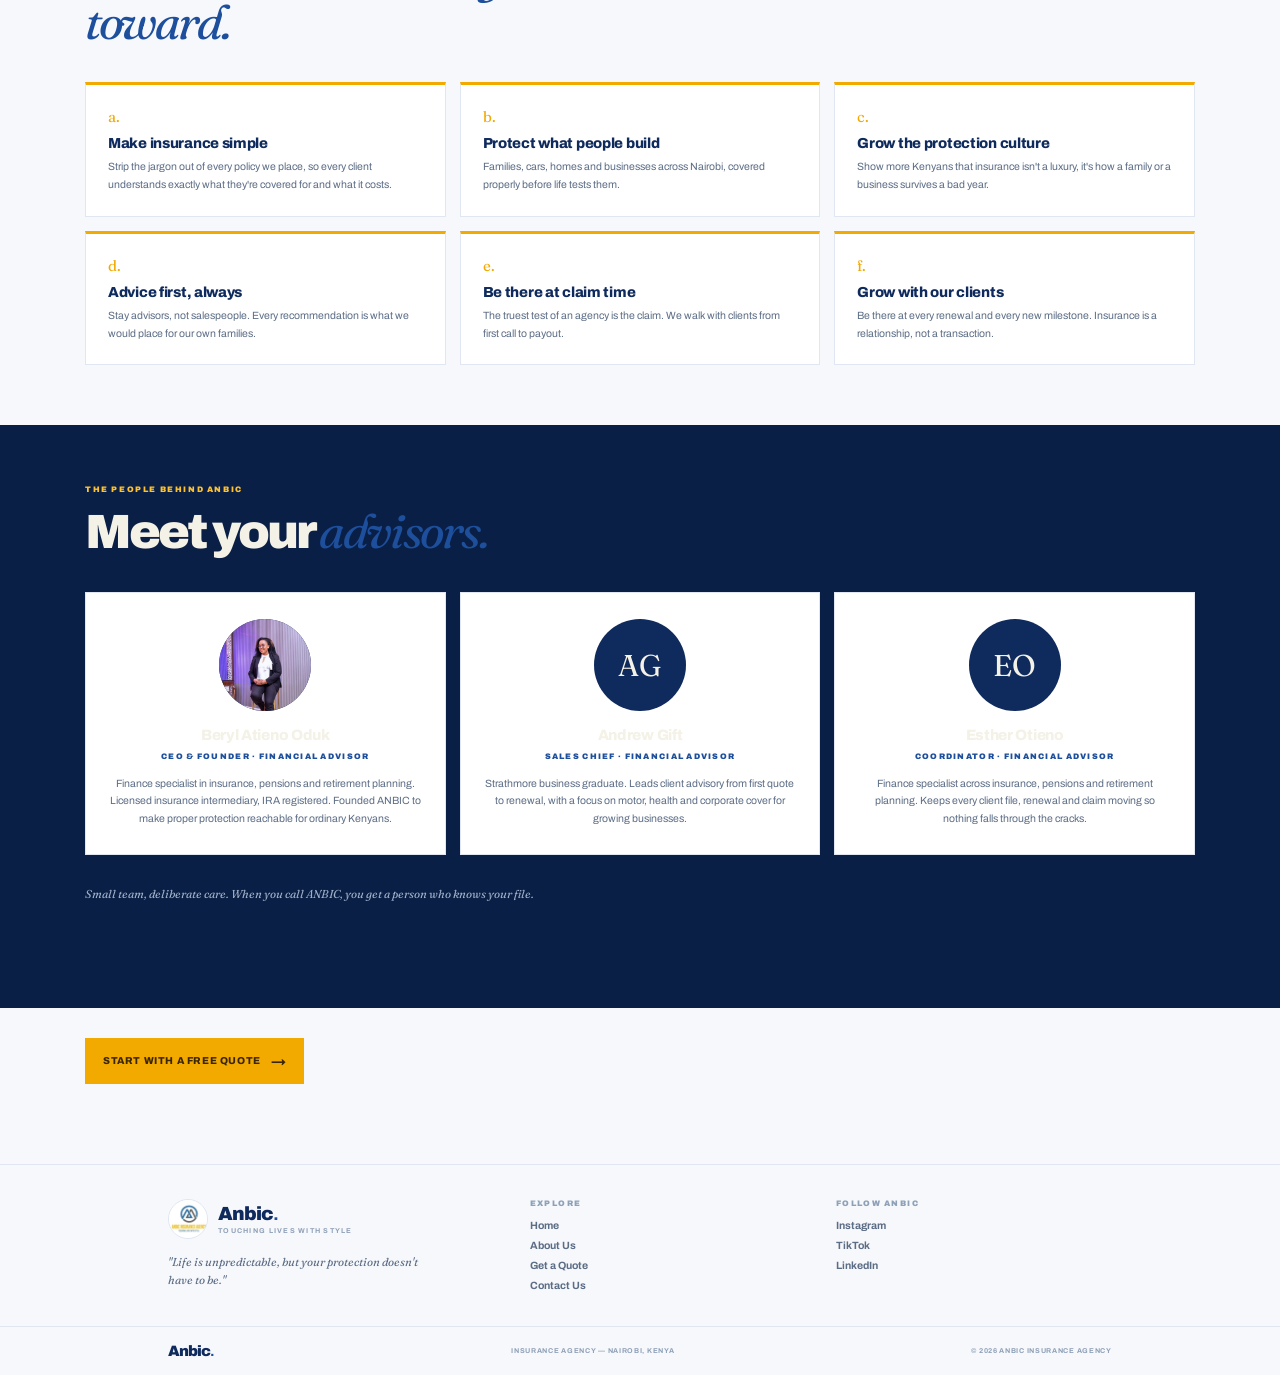
==== commit 21c519e4: "Capitalize the wordmark: Anbic." ====
--- a/about.html
+++ b/about.html
@@ -16,7 +16,7 @@
   <div class="header-inner">
     <a class="brand" href="index.html">
       <span class="brand-mark"><img src="assets/logo.png" alt="ANBIC Insurance Agency logo"></span>
-      <span class="brand-text">anbic<b>.</b><small>INSURANCE AGENCY · NAIROBI</small></span>
+      <span class="brand-text">Anbic<b>.</b><small>INSURANCE AGENCY · NAIROBI</small></span>
     </a>
     <div class="header-right">
       <nav class="nav">
@@ -146,7 +146,7 @@
     <div>
       <div class="footer-brand">
         <span class="brand-mark"><img src="assets/logo.png" alt="ANBIC logo"></span>
-        <span class="brand-text">anbic<b>.</b><small>TOUCHING LIVES WITH STYLE</small></span>
+        <span class="brand-text">Anbic<b>.</b><small>TOUCHING LIVES WITH STYLE</small></span>
       </div>
       <p class="footer-tag">"Life is unpredictable, but your protection doesn't have to be."</p>
     </div>
@@ -166,7 +166,7 @@
   </div>
   <div class="footer-base">
     <div class="footer-base-inner">
-      <a class="fbrand" href="index.html">anbic<b>.</b></a>
+      <a class="fbrand" href="index.html">Anbic<b>.</b></a>
       <span>INSURANCE AGENCY — NAIROBI, KENYA</span>
       <span>© 2026 ANBIC INSURANCE AGENCY</span>
     </div>
